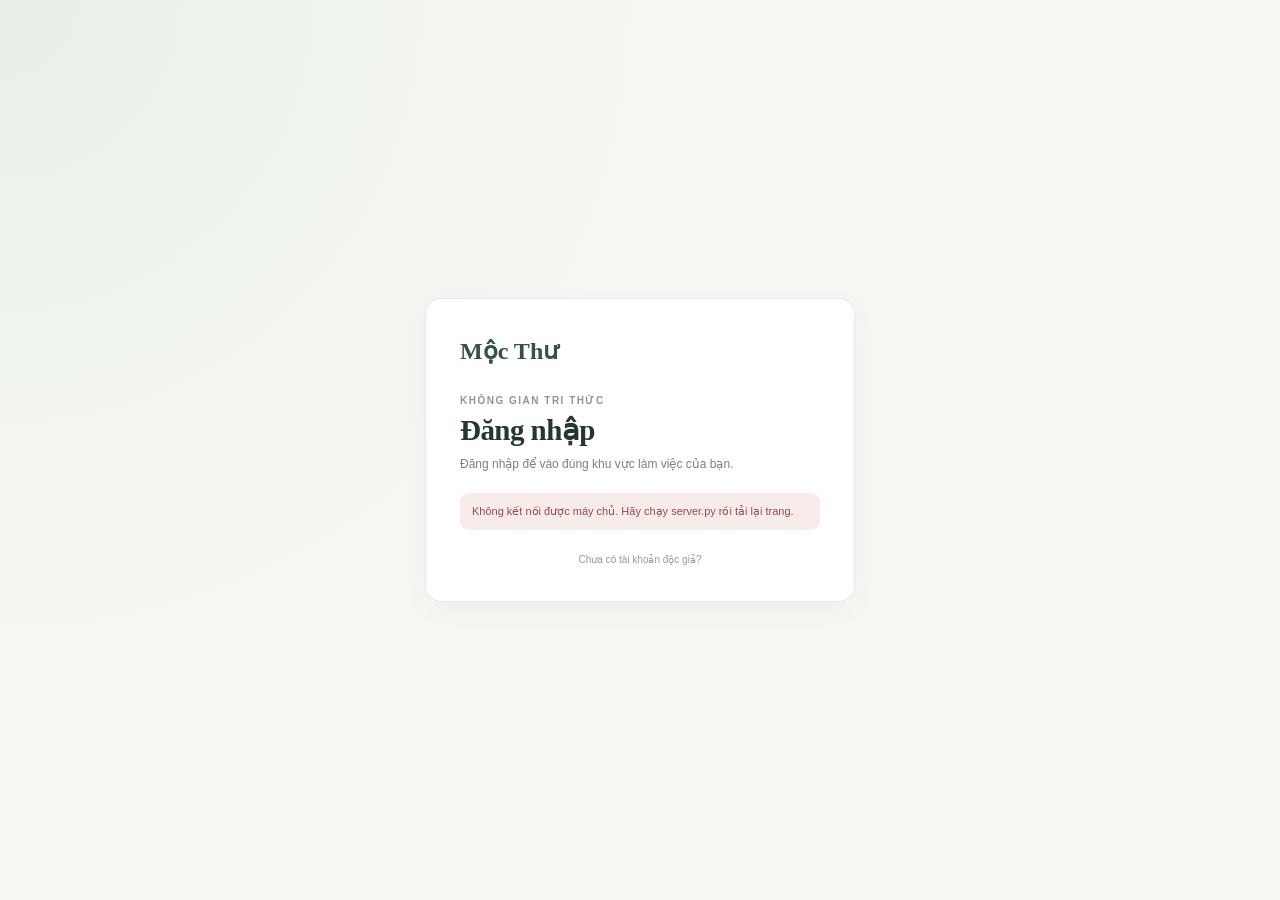
==== index.html @ f4f2236c "hoàn thiện giao diện mẫu và khung chức năng" ====
<!DOCTYPE html>
<html lang="vi">
<head>
  <meta charset="UTF-8">
  <meta name="viewport" content="width=device-width, initial-scale=1.0">
  <meta http-equiv="refresh" content="0; url=x%C3%A1c-th%E1%BB%B1c/giao%20di%E1%BB%87n/dang-nhap.html">
  <title>Mộc Thư — Đăng nhập</title>
</head>
<body>
  <p>Đang mở trang đăng nhập. Nếu trang không tự chuyển, <a href="x%C3%A1c-th%E1%BB%B1c/giao%20di%E1%BB%87n/dang-nhap.html">nhấn vào đây</a>.</p>
  <script>window.location.replace("x%C3%A1c-th%E1%BB%B1c/giao%20di%E1%BB%87n/dang-nhap.html");</script>
</body>
</html>
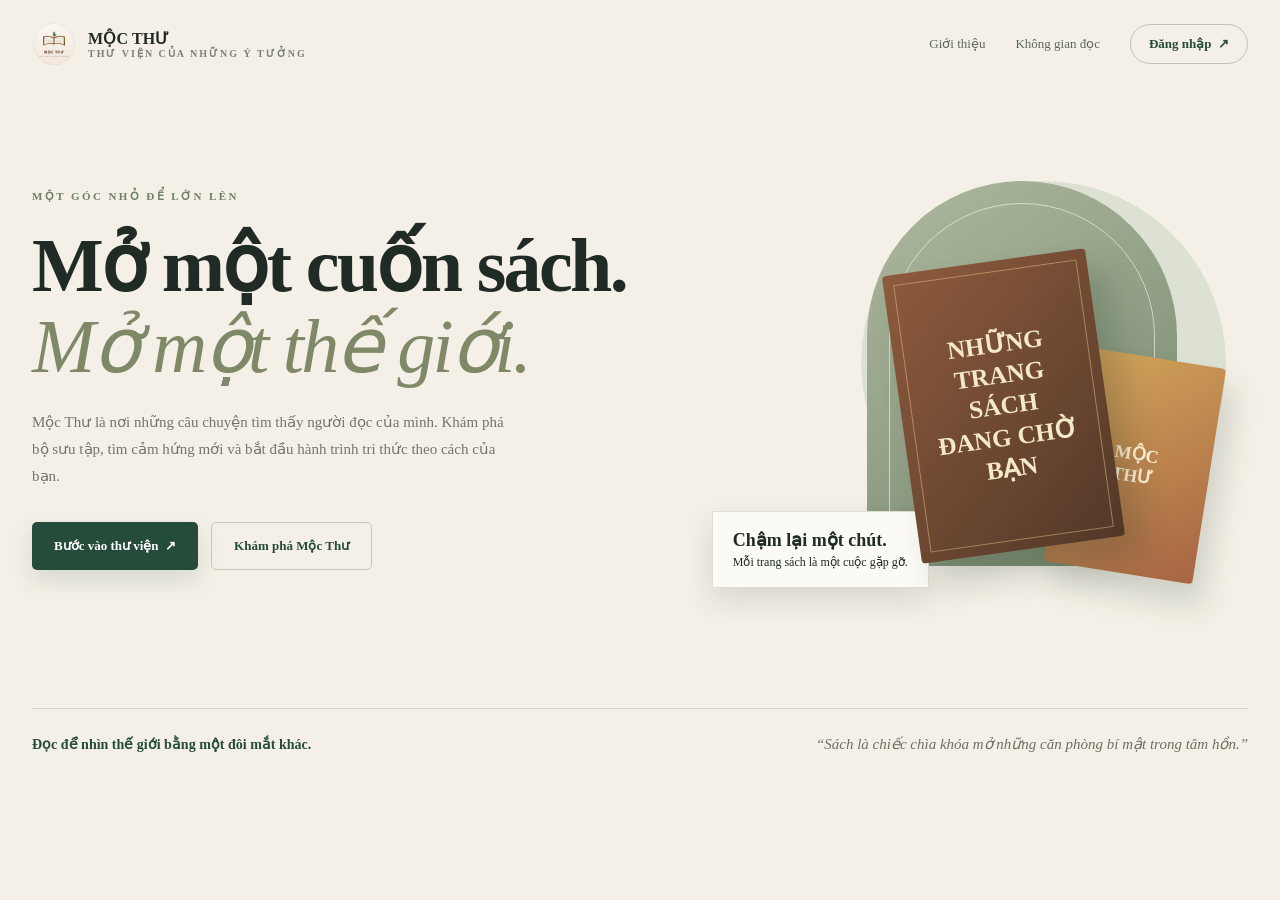
==== commit 86f90ad1: "Add role-based login and password recovery" ====
--- a/index.html
+++ b/index.html
@@ -3,11 +3,27 @@
 <head>
   <meta charset="UTF-8">
   <meta name="viewport" content="width=device-width, initial-scale=1.0">
-  <meta http-equiv="refresh" content="0; url=x%C3%A1c-th%E1%BB%B1c/giao%20di%E1%BB%87n/dang-nhap.html">
-  <title>Mộc Thư — Đăng nhập</title>
+  <meta name="theme-color" content="#f4f0e7">
+  <title>Mộc Thư — Chạm vào một thế giới khác</title>
+  <link rel="preconnect" href="https://fonts.googleapis.com">
+  <link rel="preconnect" href="https://fonts.gstatic.com" crossorigin>
+  <link href="https://fonts.googleapis.com/css2?family=DM+Sans:wght@400;500;600;700&family=Playfair+Display:wght@500;600;700&display=swap" rel="stylesheet">
+  <style>
+    :root{--ink:#202b25;--forest:#254b3a;--moss:#6f8064;--paper:#f4f0e7;--line:#d9d4c7;--gold:#c89e59}*{box-sizing:border-box}body{margin:0;background:var(--paper);color:var(--ink);font-family:'DM Sans',sans-serif}a{color:inherit;text-decoration:none}.shell{width:min(1240px,calc(100% - 64px));margin:auto}.top{height:88px;display:flex;align-items:center;justify-content:space-between}.brand{display:flex;align-items:center;gap:12px;font-weight:700;letter-spacing:.01em}.brand img{width:44px;height:44px;border-radius:50%}.brand small{display:block;color:#788174;font-size:10px;letter-spacing:.2em;font-weight:600}.topnav{display:flex;align-items:center;gap:30px;font-size:13px;color:#5d675f}.topnav a:last-child{border:1px solid #bdc6b9;padding:11px 18px;border-radius:99px;color:var(--forest);font-weight:700}.hero{min-height:620px;display:grid;grid-template-columns:1fr .9fr;align-items:center;gap:5%;padding:44px 0 80px}.eyebrow{font-size:11px;letter-spacing:.22em;color:var(--moss);font-weight:700}.hero h1{font:600 clamp(44px,6vw,76px)/1.07 'Playfair Display',serif;letter-spacing:-.035em;margin:22px 0}.hero h1 em{color:#7f8867;font-weight:500}.hero p{max-width:475px;color:#70766e;line-height:1.8;font-size:15px}.actions{display:flex;gap:13px;margin-top:32px}.btn{display:inline-flex;align-items:center;justify-content:center;padding:15px 22px;border-radius:5px;font-size:13px;font-weight:700}.primary{background:var(--forest);color:white;box-shadow:0 10px 25px #254b3a25}.quiet{border:1px solid #c8c7b9;color:var(--forest)}.visual{height:475px;position:relative;display:grid;place-items:center}.sun{position:absolute;width:365px;height:365px;border-radius:50%;background:#dce1d3;right:4%;top:8%}.arch{position:absolute;width:310px;height:385px;border-radius:160px 160px 8px 8px;background:linear-gradient(145deg,#aeb99f,#75876d);right:13%;top:8%;overflow:hidden}.arch:before{content:'';position:absolute;inset:22px;border:1px solid #eef0e4aa;border-radius:150px 150px 2px 2px}.book{position:absolute;z-index:2;width:205px;height:290px;right:26%;top:25%;transform:rotate(-8deg);border-radius:4px;background:linear-gradient(135deg,#8e5b3d,#523828);box-shadow:16px 22px 32px #293c2e3d;display:flex;align-items:center;justify-content:center;text-align:center;color:#f3e8c9;padding:25px}.book:after{content:'';position:absolute;inset:10px;border:1px solid #e6c88880}.book span{font:600 25px/1.25 'Playfair Display',serif}.book2{position:absolute;z-index:1;width:150px;height:218px;right:7%;top:45%;transform:rotate(9deg);background:linear-gradient(145deg,#d4a75a,#a76543);box-shadow:12px 20px 30px #293c2e2d;border-radius:4px;color:#fff3d8;display:grid;place-items:center;font:600 18px 'Playfair Display',serif}.note{position:absolute;bottom:30px;left:2%;padding:17px 20px;background:#fbfaf5;border:1px solid #dfddcf;box-shadow:0 12px 30px #2222;font-size:12px}.note strong{font:600 18px 'Playfair Display',serif;display:block;margin-bottom:4px}.below{border-top:1px solid var(--line);padding:26px 0 50px;display:flex;justify-content:space-between;align-items:center;color:#727970;font-size:12px}.below strong{color:var(--forest);font-size:14px}.quote{font:italic 15px 'Playfair Display',serif;color:#697263}@media(max-width:760px){.shell{width:min(100% - 36px,560px)}.top{height:72px}.topnav a:not(:last-child){display:none}.hero{grid-template-columns:1fr;padding:45px 0 32px;gap:0}.hero h1{font-size:52px}.visual{height:360px}.sun{width:280px;height:280px}.arch{height:300px;width:240px}.book{width:155px;height:225px;right:28%;font-size:15px}.book span{font-size:20px}.book2{width:115px;height:170px}.note{bottom:10px}.below{align-items:flex-start;gap:16px;flex-direction:column}}
+    body, body * { font-family: "Times New Roman", Times, serif !important; }
+  </style>
 </head>
 <body>
-  <p>Đang mở trang đăng nhập. Nếu trang không tự chuyển, <a href="x%C3%A1c-th%E1%BB%B1c/giao%20di%E1%BB%87n/dang-nhap.html">nhấn vào đây</a>.</p>
-  <script>window.location.replace("x%C3%A1c-th%E1%BB%B1c/giao%20di%E1%BB%87n/dang-nhap.html");</script>
+  <header class="top shell">
+    <a class="brand" href="/"><img src="d%C3%B9ng-chung/giao%20di%E1%BB%87n/logo-moc-thu.png" alt=""><span>MỘC THƯ<small>THƯ VIỆN CỦA NHỮNG Ý TƯỞNG</small></span></a>
+    <nav class="topnav" aria-label="Điều hướng"><a href="#gioi-thieu">Giới thiệu</a><a href="#khong-gian">Không gian đọc</a><a href="x%C3%A1c-th%E1%BB%B1c/giao%20di%E1%BB%87n/chon-vai-tro.html">Đăng nhập&nbsp; ↗</a></nav>
+  </header>
+  <main class="shell">
+    <section class="hero" id="gioi-thieu">
+      <div><div class="eyebrow">MỘT GÓC NHỎ ĐỂ LỚN LÊN</div><h1>Mở một cuốn sách.<br><em>Mở một thế giới.</em></h1><p>Mộc Thư là nơi những câu chuyện tìm thấy người đọc của mình. Khám phá bộ sưu tập, tìm cảm hứng mới và bắt đầu hành trình tri thức theo cách của bạn.</p><div class="actions"><a class="btn primary" href="x%C3%A1c-th%E1%BB%B1c/giao%20di%E1%BB%87n/chon-vai-tro.html">Bước vào thư viện&nbsp; ↗</a><a class="btn quiet" href="#khong-gian">Khám phá Mộc Thư</a></div></div>
+      <div class="visual" id="khong-gian" aria-label="Minh họa những cuốn sách trong thư viện"><div class="sun"></div><div class="arch"></div><div class="book"><span>NHỮNG<br>TRANG SÁCH<br>ĐANG CHỜ<br>BẠN</span></div><div class="book2">MỘC<br>THƯ</div><div class="note"><strong>Chậm lại một chút.</strong>Mỗi trang sách là một cuộc gặp gỡ.</div></div>
+    </section>
+    <footer class="below"><strong>Đọc để nhìn thế giới bằng một đôi mắt khác.</strong><span class="quote">“Sách là chiếc chìa khóa mở những căn phòng bí mật trong tâm hồn.”</span></footer>
+  </main>
 </body>
 </html>
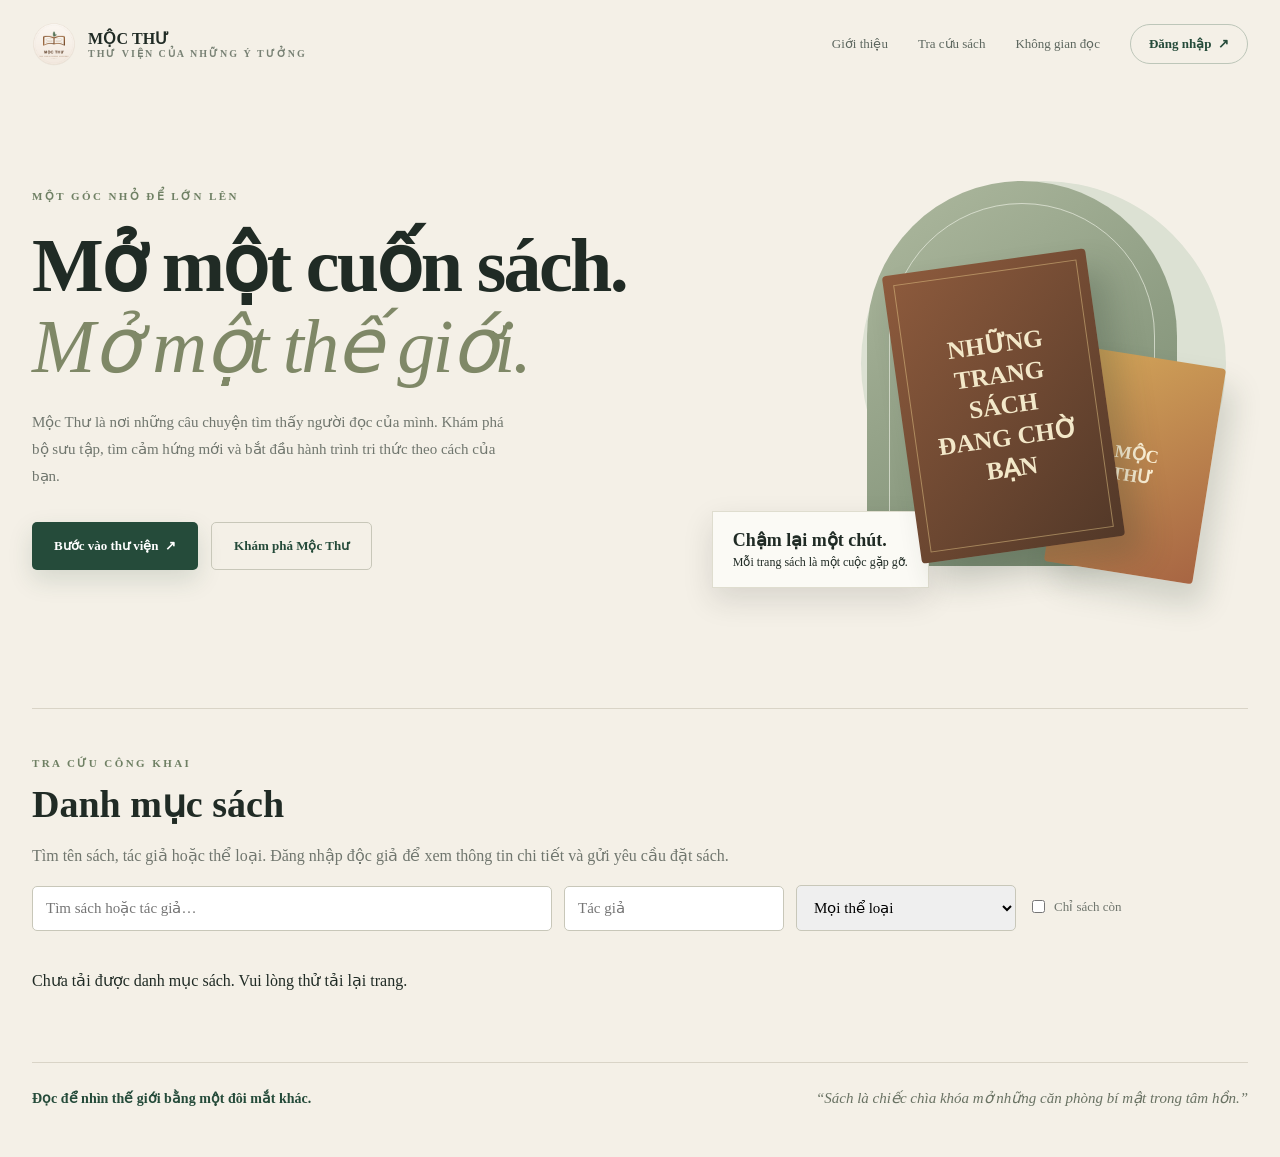
==== commit 8db84798: "Complete library roles and demo login flows" ====
--- a/index.html
+++ b/index.html
@@ -16,14 +16,24 @@
 <body>
   <header class="top shell">
     <a class="brand" href="/"><img src="d%C3%B9ng-chung/giao%20di%E1%BB%87n/logo-moc-thu.png" alt=""><span>MỘC THƯ<small>THƯ VIỆN CỦA NHỮNG Ý TƯỞNG</small></span></a>
-    <nav class="topnav" aria-label="Điều hướng"><a href="#gioi-thieu">Giới thiệu</a><a href="#khong-gian">Không gian đọc</a><a href="x%C3%A1c-th%E1%BB%B1c/giao%20di%E1%BB%87n/chon-vai-tro.html">Đăng nhập&nbsp; ↗</a></nav>
+    <nav class="topnav" aria-label="Điều hướng"><a href="#gioi-thieu">Giới thiệu</a><a href="#catalog">Tra cứu sách</a><a href="#khong-gian">Không gian đọc</a><a href="x%C3%A1c-th%E1%BB%B1c/giao%20di%E1%BB%87n/dang-nhap.html?role=reader">Đăng nhập&nbsp; ↗</a></nav>
   </header>
   <main class="shell">
     <section class="hero" id="gioi-thieu">
       <div><div class="eyebrow">MỘT GÓC NHỎ ĐỂ LỚN LÊN</div><h1>Mở một cuốn sách.<br><em>Mở một thế giới.</em></h1><p>Mộc Thư là nơi những câu chuyện tìm thấy người đọc của mình. Khám phá bộ sưu tập, tìm cảm hứng mới và bắt đầu hành trình tri thức theo cách của bạn.</p><div class="actions"><a class="btn primary" href="x%C3%A1c-th%E1%BB%B1c/giao%20di%E1%BB%87n/chon-vai-tro.html">Bước vào thư viện&nbsp; ↗</a><a class="btn quiet" href="#khong-gian">Khám phá Mộc Thư</a></div></div>
       <div class="visual" id="khong-gian" aria-label="Minh họa những cuốn sách trong thư viện"><div class="sun"></div><div class="arch"></div><div class="book"><span>NHỮNG<br>TRANG SÁCH<br>ĐANG CHỜ<br>BẠN</span></div><div class="book2">MỘC<br>THƯ</div><div class="note"><strong>Chậm lại một chút.</strong>Mỗi trang sách là một cuộc gặp gỡ.</div></div>
     </section>
+    <section id="catalog" style="border-top:1px solid var(--line);padding:48px 0 56px">
+      <div class="eyebrow">TRA CỨU CÔNG KHAI</div><h2 style="font:600 38px 'Playfair Display',serif;margin:12px 0">Danh mục sách</h2>
+      <p style="color:#70766e;line-height:1.7">Tìm tên sách, tác giả hoặc thể loại. Đăng nhập độc giả để xem thông tin chi tiết và gửi yêu cầu đặt sách.</p>
+      <input id="publicBookSearch" type="search" placeholder="Tìm sách hoặc tác giả…" aria-label="Tìm sách" style="width:min(100%,520px);padding:13px;border:1px solid #c8c7b9;border-radius:5px;font-size:15px">
+      <input id="publicAuthorSearch" type="search" placeholder="Tác giả" aria-label="Lọc theo tác giả" style="width:min(100%,220px);margin-left:8px;padding:13px;border:1px solid #c8c7b9;border-radius:5px;font-size:15px">
+      <select id="publicCategoryFilter" aria-label="Lọc theo thể loại" style="width:min(100%,220px);margin-left:8px;padding:13px;border:1px solid #c8c7b9;border-radius:5px;font-size:15px"><option value="">Mọi thể loại</option><option>Văn học</option><option>Kỹ năng sống</option><option>Khoa học</option><option>Thiếu nhi</option><option>Lịch sử</option><option>Khác</option></select>
+      <label style="display:inline-flex;align-items:center;gap:6px;margin-left:8px;color:#70766e;font-size:13px"><input id="publicAvailableOnly" type="checkbox"> Chỉ sách còn</label>
+      <div id="publicBookCatalog" style="display:grid;grid-template-columns:repeat(auto-fit,minmax(220px,1fr));gap:14px;margin-top:24px"><p>Đang tải danh mục…</p></div>
+    </section>
     <footer class="below"><strong>Đọc để nhìn thế giới bằng một đôi mắt khác.</strong><span class="quote">“Sách là chiếc chìa khóa mở những căn phòng bí mật trong tâm hồn.”</span></footer>
   </main>
+  <script src="d%C3%B9ng-chung/ch%E1%BB%A9c%20n%C4%83ng/trang-ch%E1%BB%A7-c%C3%B4ng-khai.js"></script>
 </body>
 </html>
